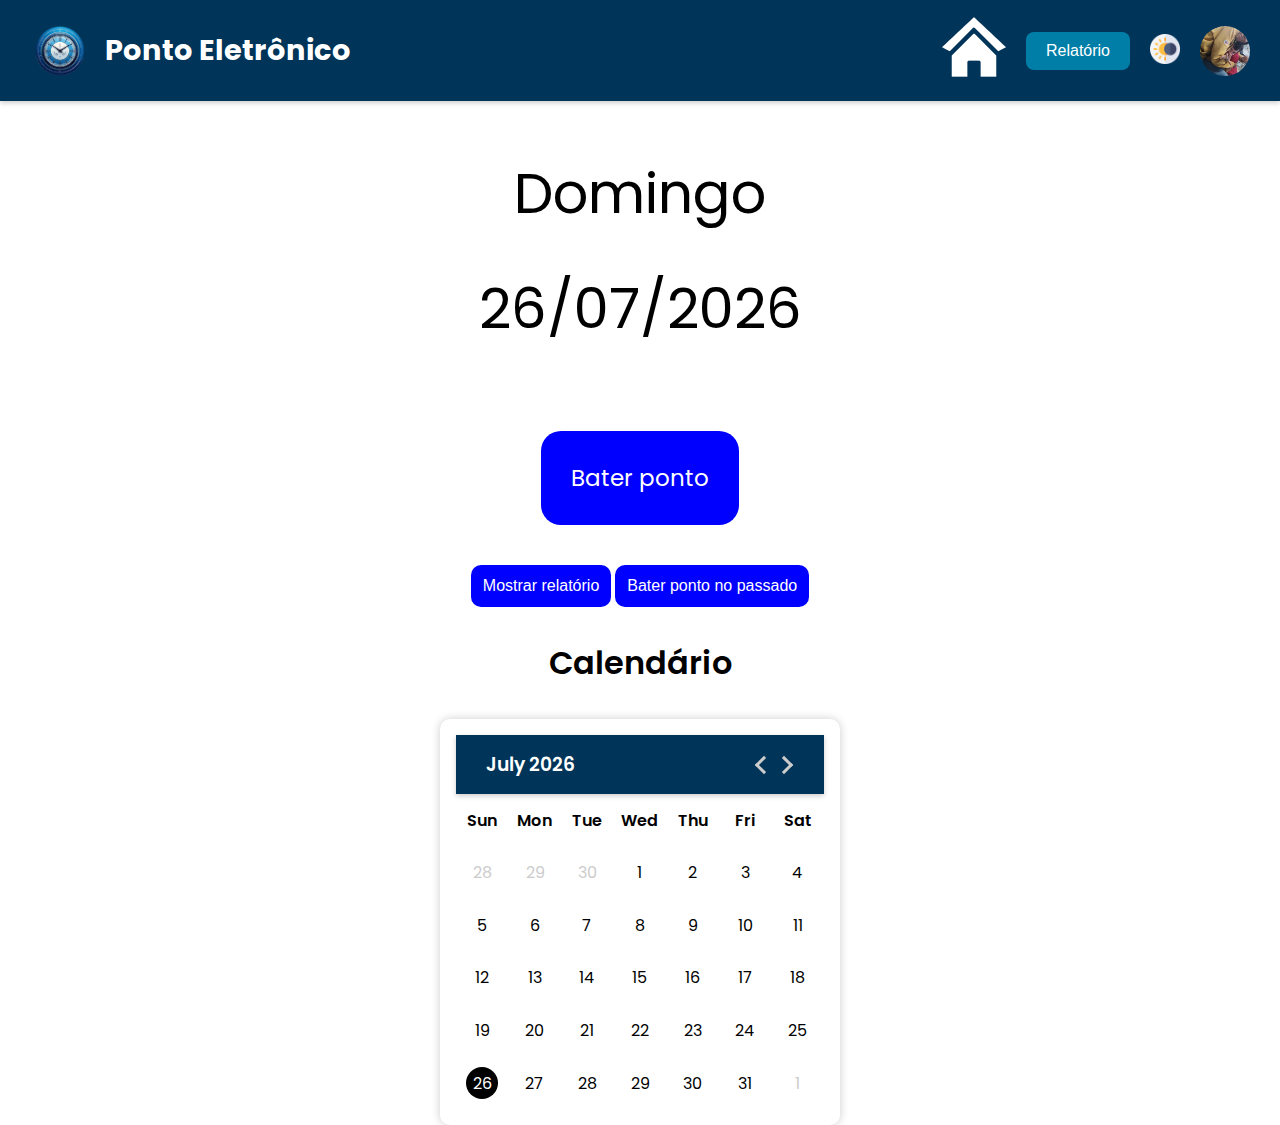
==== index.html @ d8b211b4 "mexendo no header um pouco" ====
<!DOCTYPE html>
<html lang="pt-br">
<head>
    <meta charset="UTF-8">
    <meta name="viewport" content="width=device-width, initial-scale=1.0">
    <title>Registro de ponto</title>
    <link rel="stylesheet" href="style/style.css">
    <link rel="stylesheet" href="./style/calendarStyle.css" />
    <script src="./scripts/calendario/calendar.js" defer></script>
</head>
<body>

    <header>
        <div class="header-left">
            <img src="./style/assets/logoPontModerno.png" alt="Logo do Ponto Eletrônico">
            <span class="header-title">Ponto Eletrônico</span>
        </div>

        <nav class="header-nav">
            <a href="./index.html" class="nav-link">
                <img id="imagemHome" src="./style/assets/homeIcon.png" alt="Ícone Home">
            </a>
            <a href="./relatorio.html" class="nav-link">
                <button class="history-button">Relatório</button>
            </a>
            <button class="theme-toggle-button" id="ClaroEscuro">
                <img id="imagemModoCE" src="./style/assets/modo-claroescuro.png" width="30" height="30" alt="Alternar modo claro/escuro">
            </button>
            <div class="user-profile">
                <img src="./style/assets/tutu_e_sanderson.jpg" alt="Foto do usuário" class="user-image">
            </div>
        </nav>
        <link rel="stylesheet" href="./style/modo-escuro.css">
        <script src="./scripts/acessibilidade/modo-escuro.js" defer></script>
    </header>

    <!-- Alerta de ponto registrado -->
    <div id="alerta-registro-ponto" class="hidden">
        <p>Ponto registrado com sucesso!</p>
        <button id="alerta-registro-ponto-fechar">X</button>
    </div>

    <!-- Exibição de data e hora -->
    <div class="data-hora">
        <p id="dia-semana"></p>
        <p id="dia-mes-ano"></p>
        <p id="hora-min-seg"></p>
    </div>

    <!-- Botões para registrar ponto -->
    <div id="div-btn-bater-ponto">
        <button id="btn-bater-ponto">Bater ponto</button>
    </div>

    <!-- Diálogo para registrar ponto atual -->
    <dialog id="dialog-ponto">
        <p id="dialog-data"></p>
        <p id="dialog-hora"></p>
        <select name="tipos-ponto" id="tipos-ponto">
            <option value="entrada">Entrada</option>
            <option value="intervalo">Intervalo</option>
            <option value="volta-intervalo">Volta Intervalo</option>
            <option value="saida">Saída</option>
        </select>
        <button id="btn-dialog-fechar">x</button>
        <div class="div-input-observacao">
          <input class="input-observacao" id="input-observacao" placeholder="Observação">
        </div>
        <button id="btn-dialog-bater-ponto">Registrar ponto</button>
        <p id="dialog-last-register"></p>
    </dialog>

    <div id="outros-botoes">

      <button onclick="window.location.href='./relatorio.html'" id="relatorioButton">Mostrar relatório</button>
      <button id="btn-bater-ponto-pass">Bater ponto no passado</button>
      
    </div>

    <!-- Diálogo para registrar ponto no passado -->
    <dialog id="dialog-ponto-pass">
        <p id="dialog-data-pass"> </p>
        <p id="dialog-hora-pass"></p>
        <label for="data">Escolha uma data:</label>
        <input type="date" id="data" name="data">
        <select name="tipos-ponto-pass" id="tipos-ponto-pass">
            <option value="entrada">Entrada</option>
            <option value="intervalo">Intervalo</option>
            <option value="volta-intervalo">Volta Intervalo</option>
            <option value="saida">Saída</option>
        </select>
        <button id="btn-dialog-bater-ponto-pass">Registrar ponto</button>
        <p id="dialog-last-register"></p>
        <button id="btn-dialog-fechar-pass">X</button>
    </dialog>

    <div>
      <h1 id="CalendarioChat">Calendário</h1>
      <div class="calendar">
          <header>
              <h3></h3>
              <nav>
                  <button id="prev"></button>
                  <button id="next"></button>
              </nav>
          </header>
          <section>
              <ul class="days">
                  <li>Sun</li>
                  <li>Mon</li>
                  <li>Tue</li>
                  <li>Wed</li>
                  <li>Thu</li>
                  <li>Fri</li>
                  <li>Sat</li>
              </ul>
              <ul class="dates"></ul>
          </section>
      </div>
  </div>

  <script type="module" src="./scripts/src/index.js"></script>

</body>
</html>
---- style/style.css ----
@import url('./components/header.css');
@import url('https://fonts.googleapis.com/css2?family=Poppins:ital,wght@0,100;0,200;0,300;0,400;0,500;0,600;0,700;0,800;0,900;1,100;1,200;1,300;1,400;1,500;1,600;1,700;1,800;1,900&display=swap');


:root {
    --fonte-poppins: "Poppins", sans-serif;
}

* {
    margin: 0;
    padding: 0;
    box-sizing: border-box;
}

body {
    height: 100vh;
}

.data-hora {
    text-align: center;
    font-family: "Nanum Gothic Coding", monospace;
    font-weight: 400;
    font-style: normal;
    padding: 50px;
}


#btn-dialog-fechar {
    position: absolute;
    top: 10px;
    right: 10px;
    padding: 10px;
    border-radius: 10px;
    border: none;
    cursor: pointer;
    font-size: 18px;
}

#btn-dialog-fechar:hover {
    color: black;
    background-color: rgb(235, 149, 149);
}

#alerta-registro-ponto {
    position: fixed;
    bottom: 20px;
    right: 20px;
    background-color: green;
    padding: 20px;
}

.data-hora p {
    font-size: 3.5rem;
    margin-bottom: 30px;
    font-family: var(--fonte-poppins);
}

#alerta-registro-ponto p {
    text-align: center;
    color: white;
    font-size: 1.1rem;
    text-align: center;
    font-family: "Nanum Gothic Coding", monospace;
    font-weight: 400;
    font-style: normal;
}


#alerta-registro-ponto-fechar {
    position: absolute;
    top: 0;
    right: 0;
}

.hidden {
    opacity: 0;
}

.show {
    opacity: 1;
}


#div-btn-bater-ponto {
    text-align: center;
    transition: transform 0.3s ease;
}

#div-btn-bater-ponto button {
    border-radius: 20px;
    padding: 30px;
    font-family: var(--fonte-poppins);
    font-size: 23px;
    cursor: pointer;
}

#div-btn-bater-ponto:hover {
    transform: scale(1.1);
}

#btn-bater-ponto, #btn-bater-ponto-pass, #relatorioButton {
    padding: 20px;
    background-color: blue;
    color: white;
    font-size: 1.3rem;
    border: 0px;
}

#dialog-ponto p {
    font-size: 1.5rem;
    text-align: center;
}

#dialog-ponto select {
    padding: 20px;
    font-size: 1.3rem;
    border-radius: 20px;
    border: 1px solid black;
}

#input-observacao {
    border-radius: 10px;
    border: 1px solid black;
}

#btn-dialog-bater-ponto {
    padding: 20px;
    font-size: 1.3rem;
    border-radius: 10px;
    cursor: pointer;
    border: 1px solid black;
}

.div-input-observacao {
  margin: 5px;
}

.input-observacao {
  width: 100%;
  padding: 10px;
  font-size: 1rem;
}

#outros-botoes {
    align-self: center;
    margin-top: 40px;
}

#outros-botoes button{
    border-radius: 10px;
    font-size: 16px;
    padding: 12px;
    cursor: pointer;
}

#dialog-ponto, #dialog-ponto-pass {
    padding: 150px;
    border-radius: 10px;
    margin: auto;
    border: 1px solid black;
}

#btn-dialog-fechar-pass {
    position: absolute;
    top: 10px;
    right: 10px;
}
---- style/calendarStyle.css ----
@import url("https://fonts.googleapis.com/css2?family=Poppins:wght@400;500;600;700&display=swap");

* {
  padding: 0;
  margin: 0;
  box-sizing: border-box;
}
body {
  display: flex;
  flex-direction: column;
  height: 100vh;
  font-family: Poppins, sans-serif;
}
h1 {
  font-weight: 600;
  text-align: center;
  color: black;
  margin-block: 2rem;
}
h3 {
  font-weight: 600;
}
.calendar {
  margin: 0 auto;
  width: clamp(320px, 400px, 90%);
  padding: 1rem;
  background: #fff;
  border-radius: 10px;
  box-shadow: 0 0 10px rgba(0, 0, 0, 0.2);
}
.calendar header {
  display: flex;
  align-items: center;
  justify-content: space-between;
}
.calendar nav {
  display: flex;
  align-items: center;
}
.calendar ul {
  list-style: none;
  display: flex;
  flex-wrap: wrap;
  text-align: center;
}
.calendar ul li {
  width: calc(100% / 7);
  position: relative;
  z-index: 2;
  aspect-ratio: 1;
  display: flex;
  align-items: center;
  justify-content: center;
}
#prev,
#next {
  width: 20px;
  height: 20px;
  position: relative;
  border: none;
  background: transparent;
  cursor: pointer;
}
#prev::before,
#next::before {
  content: "";
  width: 50%;
  height: 50%;
  position: absolute;
  top: 50%;
  left: 50%;
  border-style: solid;
  border-width: 0.25em 0.25em 0 0;
  border-color: #ccc;
}
#next::before {
  transform: translate(-50%, -50%) rotate(45deg);
}
#prev::before {
  transform: translate(-50%, -50%) rotate(-135deg);
}
#prev:hover::before,
#next:hover::before {
  border-color: #000;
}
.days {
  font-weight: 600;
}
.dates li.today {
  color: #fff;
}
.dates li.today::before {
  content: "";
  width: 2rem;
  height: 2rem;
  position: absolute;
  top: 50%;
  left: 50%;
  transform: translate(-50%, -50%);
  background: #000;
  border-radius: 50%;
  z-index: -1;
}
.dates li.inactive {
  color: #ccc;
}
---- style/modo-escuro.css ----
body {
    background-color: white;
    color: black;
    transition: background-color 0.3s, color 0.3s;
}

body.dark-mode {
    background-color: #2b2929;
    color: white;
}

h1 {
    background-color:  white;
    color: black;
    transition: background-color 0.3s, color 0.3s;
}

body.dark-mode h1 {
    background-color: #2b2929;
    color: white;
}

.calendar {
    background-color: white;
    color: black;
    transition: background-color 0.3s, color 0.3s;
}

body.dark-mode .calendar {
    background-color: #333;
    color: #fff;
}
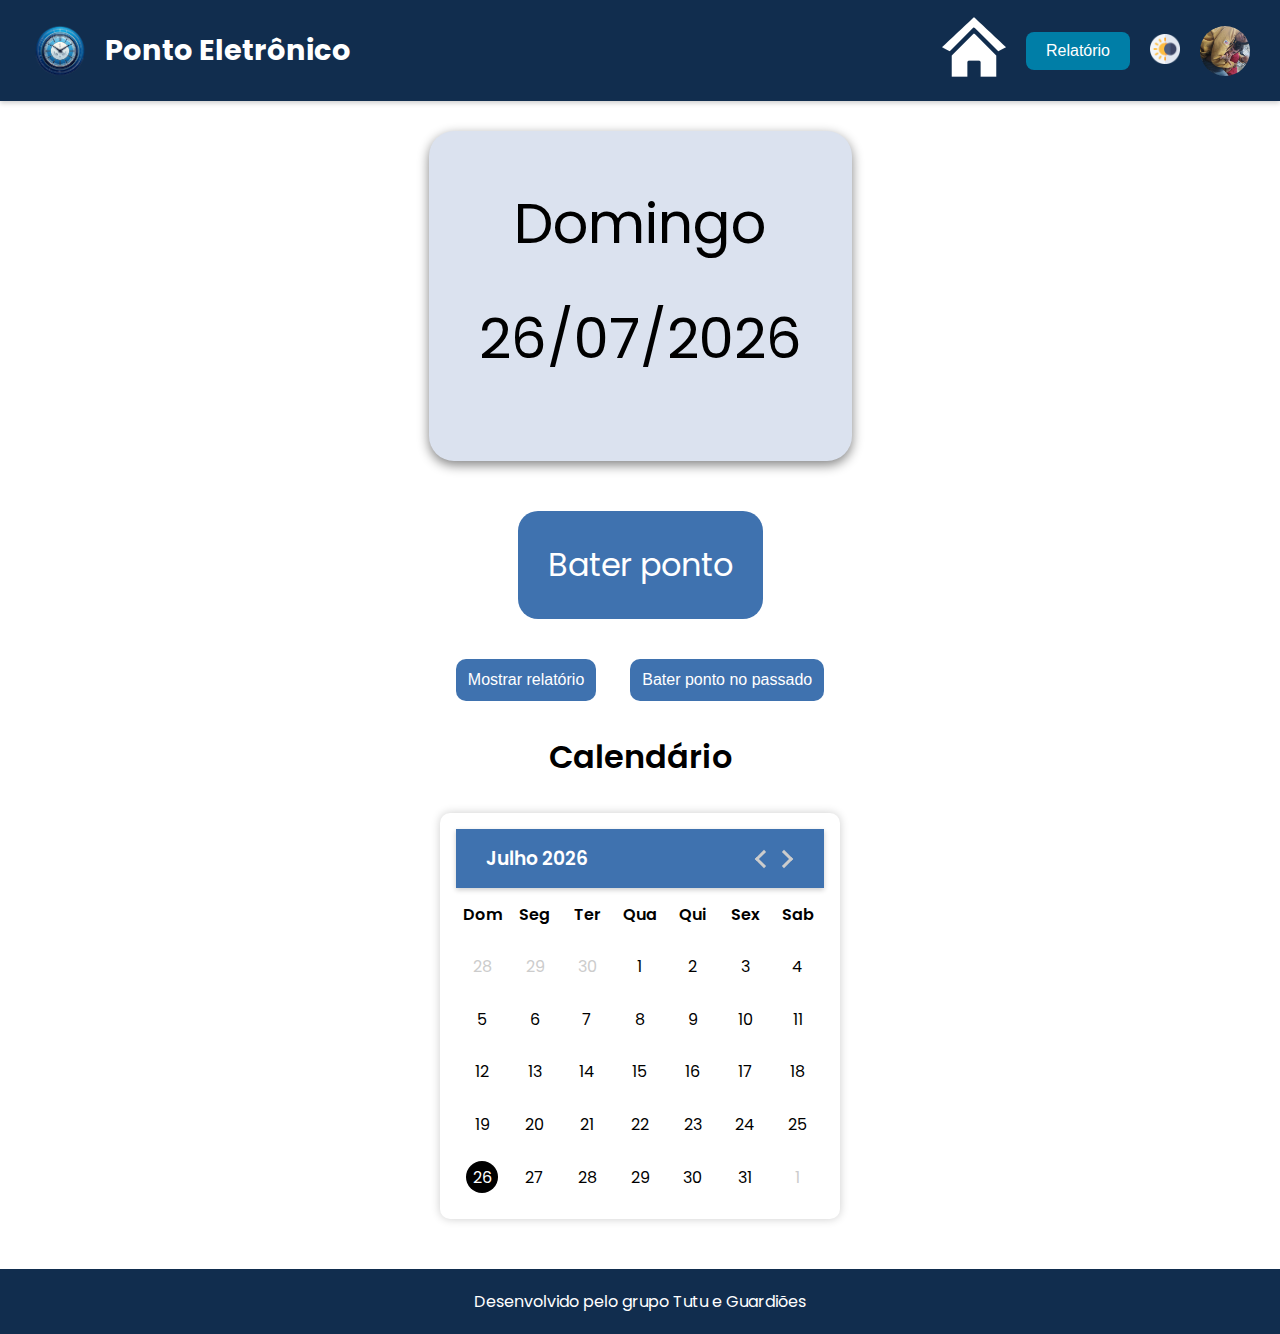
==== commit 7a465355: "add o footer e mudando os nome do calendario para portugues do brasil sil sil" ====
--- a/index.html
+++ b/index.html
@@ -35,12 +35,14 @@
     </header>
 
     <!-- Alerta de ponto registrado -->
+
     <div id="alerta-registro-ponto" class="hidden">
         <p>Ponto registrado com sucesso!</p>
         <button id="alerta-registro-ponto-fechar">X</button>
     </div>
 
     <!-- Exibição de data e hora -->
+
     <div class="data-hora">
         <p id="dia-semana"></p>
         <p id="dia-mes-ano"></p>
@@ -48,11 +50,13 @@
     </div>
 
     <!-- Botões para registrar ponto -->
+
     <div id="div-btn-bater-ponto">
         <button id="btn-bater-ponto">Bater ponto</button>
     </div>
 
     <!-- Diálogo para registrar ponto atual -->
+     
     <dialog id="dialog-ponto">
         <p id="dialog-data"></p>
         <p id="dialog-hora"></p>
@@ -106,19 +110,23 @@
           </header>
           <section>
               <ul class="days">
-                  <li>Sun</li>
-                  <li>Mon</li>
-                  <li>Tue</li>
-                  <li>Wed</li>
-                  <li>Thu</li>
-                  <li>Fri</li>
-                  <li>Sat</li>
+                  <li>Dom</li>
+                  <li>Seg</li>
+                  <li>Ter</li>
+                  <li>Qua</li>
+                  <li>Qui</li>
+                  <li>Sex</li>
+                  <li>Sab</li>
               </ul>
               <ul class="dates"></ul>
           </section>
       </div>
   </div>
 
+  <footer>
+    <p id="textoFooter">Desenvolvido pelo grupo Tutu e Guardiões</p>
+    </footer>
+
   <script type="module" src="./scripts/src/index.js"></script>
 
 </body>
--- a/style/style.css
+++ b/style/style.css
@@ -1,9 +1,10 @@
 @import url('./components/header.css');
 @import url('https://fonts.googleapis.com/css2?family=Poppins:ital,wght@0,100;0,200;0,300;0,400;0,500;0,600;0,700;0,800;0,900;1,100;1,200;1,300;1,400;1,500;1,600;1,700;1,800;1,900&display=swap');
-
+@import url('./components/footer.css');
 
 :root {
     --fonte-poppins: "Poppins", sans-serif;
+    --azul-claro: #3F72AF;
 }
 
 * {
@@ -18,12 +19,15 @@
 
 .data-hora {
     text-align: center;
-    font-family: "Nanum Gothic Coding", monospace;
-    font-weight: 400;
+    font-weight: normal;
     font-style: normal;
     padding: 50px;
+    background-color: #DBE2EF;
+    align-self: center;
+    margin-top: 30px;
+    border-radius: 25px;
+    box-shadow: 0px 4px 12px rgba(0, 0, 0, 0.493);
 }
-
 
 #btn-dialog-fechar {
     position: absolute;
@@ -60,11 +64,10 @@
     color: white;
     font-size: 1.1rem;
     text-align: center;
-    font-family: "Nanum Gothic Coding", monospace;
+    font-family: var(--fonte-poppins);
     font-weight: 400;
     font-style: normal;
 }
-
 
 #alerta-registro-ponto-fechar {
     position: absolute;
@@ -82,28 +85,35 @@
 
 
 #div-btn-bater-ponto {
+    margin-top: 50px;
     text-align: center;
-    transition: transform 0.3s ease;
 }
 
 #div-btn-bater-ponto button {
     border-radius: 20px;
     padding: 30px;
     font-family: var(--fonte-poppins);
-    font-size: 23px;
+    font-size: 2rem;
     cursor: pointer;
 }
 
-#div-btn-bater-ponto:hover {
+#div-btn-bater-ponto button:hover {
     transform: scale(1.1);
 }
 
-#btn-bater-ponto, #btn-bater-ponto-pass, #relatorioButton {
-    padding: 20px;
-    background-color: blue;
+#relatorioButton, #btn-bater-ponto-pass, #btn-bater-ponto {
+    background-color: var(--azul-claro);
     color: white;
-    font-size: 1.3rem;
-    border: 0px;
+    border: none;
+    transition: transform 0.3s ease;
+}
+
+#relatorioButton:hover, #btn-bater-ponto-pass:hover {
+    transform: scale(1.1);
+}
+
+#relatorioButton {
+    margin-right: 30px;
 }
 
 #dialog-ponto p {
--- a/style/calendarStyle.css
+++ b/style/calendarStyle.css
@@ -32,6 +32,7 @@
   display: flex;
   align-items: center;
   justify-content: space-between;
+  background-color: #3F72AF;
 }
 .calendar nav {
   display: flex;
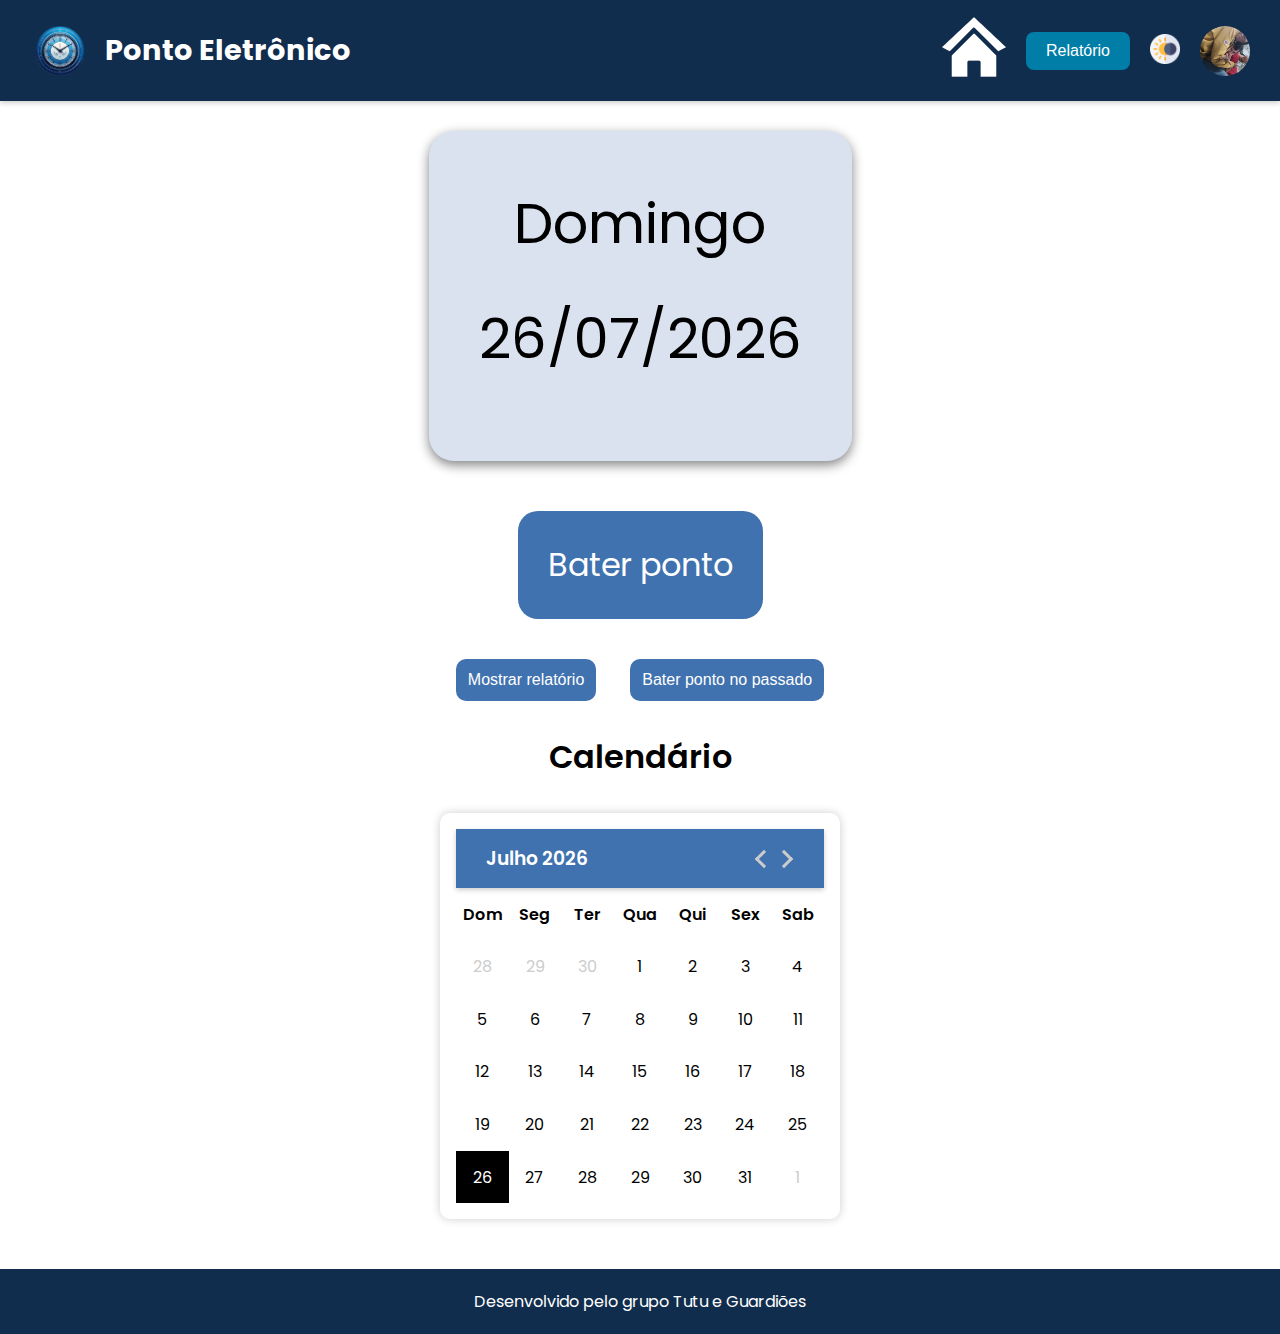
==== commit 2e14059d: "colocando as corzinha no calendario, é nois, quando tiver entrada E saida, ele fica verde, se so tiv" ====
--- a/index.html
+++ b/index.html
@@ -6,7 +6,7 @@
     <title>Registro de ponto</title>
     <link rel="stylesheet" href="style/style.css">
     <link rel="stylesheet" href="./style/calendarStyle.css" />
-    <script src="./scripts/calendario/calendar.js" defer></script>
+    <script type="module" src="./scripts/calendario/calendar.js" defer></script>
 </head>
 <body>
 
@@ -63,7 +63,7 @@
         <select name="tipos-ponto" id="tipos-ponto">
             <option value="entrada">Entrada</option>
             <option value="intervalo">Intervalo</option>
-            <option value="volta-intervalo">Volta Intervalo</option>
+            <option value="volta-intervalo">Volta do intervalo</option>
             <option value="saida">Saída</option>
         </select>
         <button id="btn-dialog-fechar">x</button>
@@ -83,7 +83,7 @@
 
     <!-- Diálogo para registrar ponto no passado -->
     <dialog id="dialog-ponto-pass">
-        <p id="dialog-data-pass"> </p>
+        <p id="dialog-data-pass"></p>
         <p id="dialog-hora-pass"></p>
         <label for="data">Escolha uma data:</label>
         <input type="date" id="data" name="data">
--- a/style/style.css
+++ b/style/style.css
@@ -29,7 +29,7 @@
     box-shadow: 0px 4px 12px rgba(0, 0, 0, 0.493);
 }
 
-#btn-dialog-fechar {
+#btn-dialog-fechar, #btn-dialog-fechar-pass {
     position: absolute;
     top: 10px;
     right: 10px;
@@ -40,7 +40,7 @@
     font-size: 18px;
 }
 
-#btn-dialog-fechar:hover {
+#btn-dialog-fechar:hover , #btn-dialog-fechar-pass:hover {
     color: black;
     background-color: rgb(235, 149, 149);
 }
@@ -118,19 +118,22 @@
 
 #dialog-ponto p {
     font-size: 1.5rem;
-    text-align: center;
+    margin-bottom: 30px;
 }
 
 #dialog-ponto select {
-    padding: 20px;
+    padding: 10px;
     font-size: 1.3rem;
-    border-radius: 20px;
+    border-radius: 10px;
     border: 1px solid black;
+    cursor: pointer;
+    margin-bottom: 15px;
 }
 
 #input-observacao {
     border-radius: 10px;
     border: 1px solid black;
+    margin-bottom: 15px;
 }
 
 #btn-dialog-bater-ponto {
@@ -139,6 +142,15 @@
     border-radius: 10px;
     cursor: pointer;
     border: 1px solid black;
+    margin-bottom: 15px;
+    background-color: rgb(22, 206, 22);
+    color: white;
+    font-weight: bold;
+    transition: transform 0.3s ease;
+}
+
+#btn-dialog-bater-ponto:hover {
+    transform: scale(1.05);
 }
 
 .div-input-observacao {
@@ -164,14 +176,10 @@
 }
 
 #dialog-ponto, #dialog-ponto-pass {
-    padding: 150px;
+    padding: 100px;
     border-radius: 10px;
     margin: auto;
-    border: 1px solid black;
-}
-
-#btn-dialog-fechar-pass {
-    position: absolute;
-    top: 10px;
-    right: 10px;
+    border: none;
+    box-shadow: 2px 8px 15px rgba(0, 0, 0, 0.493);
+    background-color: #eceaea;
 }--- a/style/calendarStyle.css
+++ b/style/calendarStyle.css
@@ -19,6 +19,16 @@
 }
 h3 {
   font-weight: 600;
+}
+.complete {
+  background-color: green;
+  border-radius: 50%; /* Isso faz com que o quadrado vire um círculo */
+  width: 10px; /* Ajuste o tamanho do círculo */
+  height: 50px;
+  display: flex;
+  justify-content: center;
+  align-items: center;
+  color: white; /* Mantém o texto visível */
 }
 .calendar {
   margin: 0 auto;
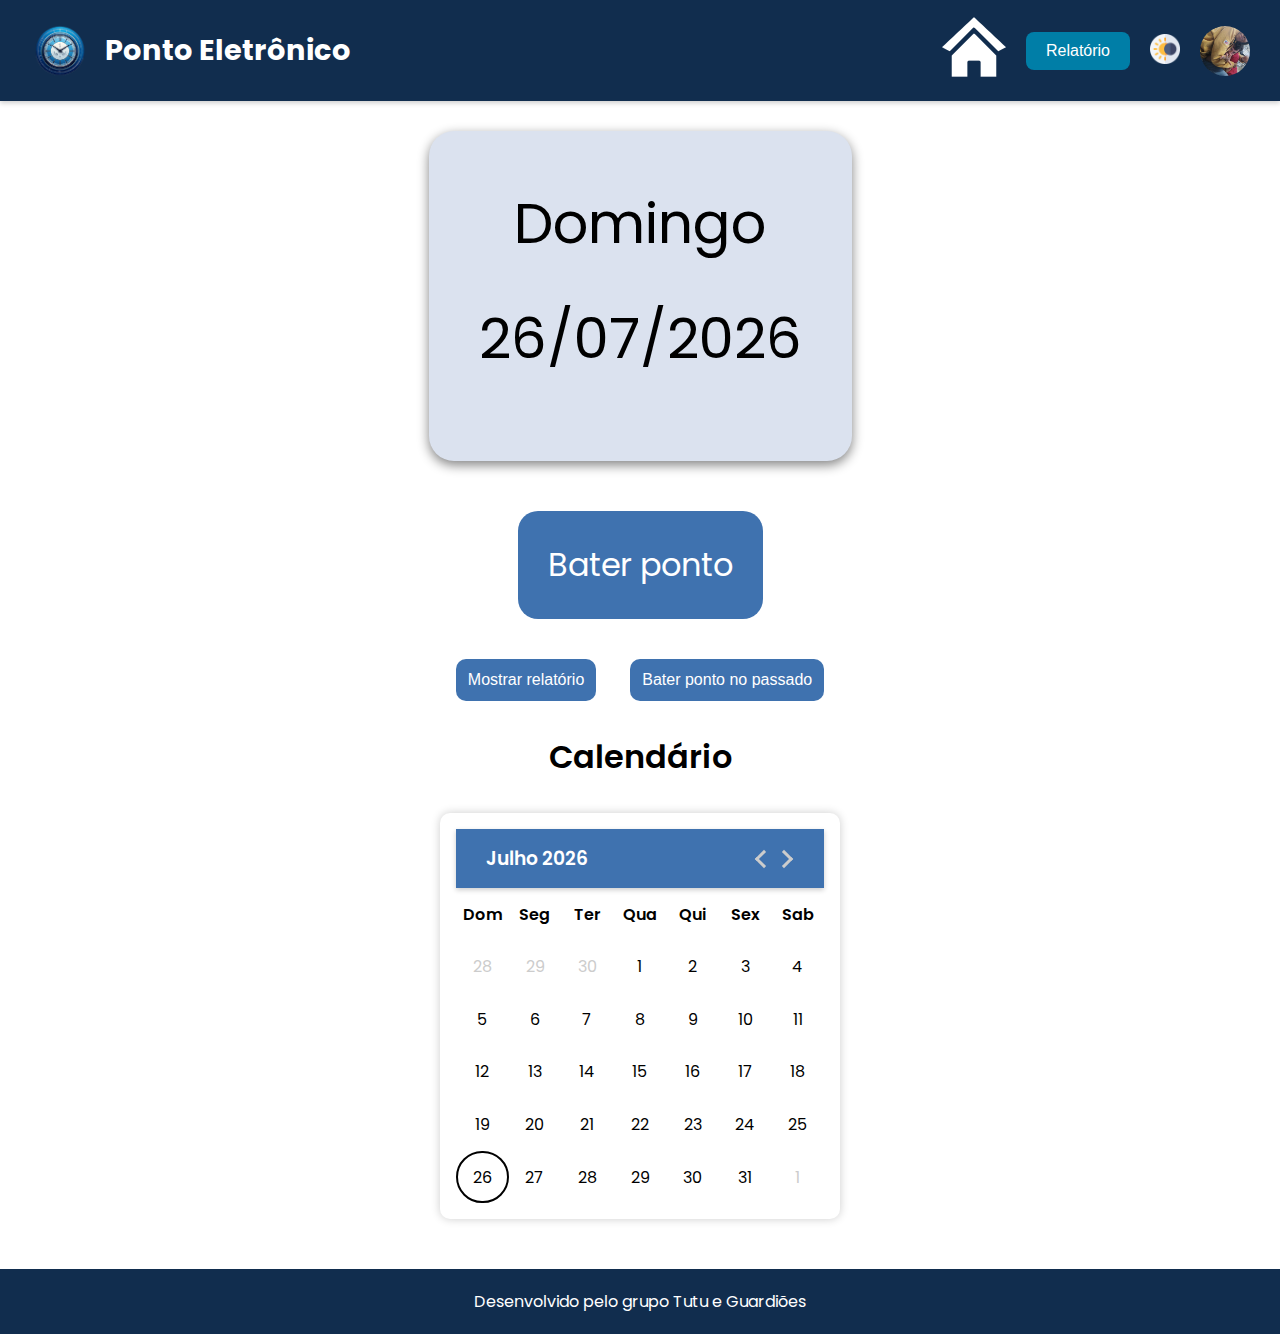
==== commit 95e83034: "upload arquivos no ponto passado" ====
--- a/index.html
+++ b/index.html
@@ -82,21 +82,30 @@
     </div>
 
     <!-- Diálogo para registrar ponto no passado -->
+
     <dialog id="dialog-ponto-pass">
-        <p id="dialog-data-pass"></p>
         <p id="dialog-hora-pass"></p>
         <label for="data">Escolha uma data:</label>
         <input type="date" id="data" name="data">
+        <br>
         <select name="tipos-ponto-pass" id="tipos-ponto-pass">
             <option value="entrada">Entrada</option>
             <option value="intervalo">Intervalo</option>
             <option value="volta-intervalo">Volta Intervalo</option>
             <option value="saida">Saída</option>
         </select>
-        <button id="btn-dialog-bater-ponto-pass">Registrar ponto</button>
+        <br>
+
+        <label for="justificativa-pass">Justificativa:</label><br>
+        <textarea id="justificativa-pass" placeholder="Digite sua justificativa"></textarea><br><br>
+        <label for="arquivo-pass">Anexar arquivo (PDF, imagens):</label><br>
+        <input type="file" id="arquivo-pass" accept=".pdf,.jpg,.jpeg,.png"><br><br>
+
+        <button id="btn-dialog-bater-ponto-pass">Registrar ponto no passado</button>
         <p id="dialog-last-register"></p>
         <button id="btn-dialog-fechar-pass">X</button>
     </dialog>
+
 
     <div>
       <h1 id="CalendarioChat">Calendário</h1>
--- a/style/style.css
+++ b/style/style.css
@@ -45,6 +45,18 @@
     background-color: rgb(235, 149, 149);
 }
 
+#dialog-hora-pass {
+    margin-bottom: 10px;
+}
+
+#data, #tipos-ponto-pass {
+    border-radius: 4px;
+    border: 0.5px solid black;
+    padding: 13px;
+    cursor: pointer;
+    margin-bottom: 20px;
+}
+
 #alerta-registro-ponto {
     position: fixed;
     bottom: 20px;
@@ -149,7 +161,19 @@
     transition: transform 0.3s ease;
 }
 
-#btn-dialog-bater-ponto:hover {
+#btn-dialog-bater-ponto-pass {
+    padding: 10px;
+    font-size: 1.3rem;
+    border-radius: 10px;
+    cursor: pointer;
+    border: 1px solid black;
+    background-color: rgb(22, 206, 22);
+    color: white;
+    font-weight: normal;
+    transition: transform 0.3s ease;
+}
+
+#btn-dialog-bater-ponto:hover , #btn-dialog-bater-ponto-pass:hover {
     transform: scale(1.05);
 }
 
@@ -182,4 +206,8 @@
     border: none;
     box-shadow: 2px 8px 15px rgba(0, 0, 0, 0.493);
     background-color: #eceaea;
+}
+
+#dialog-ponto-pass {
+    font-size: 1.5rem;
 }--- a/style/calendarStyle.css
+++ b/style/calendarStyle.css
@@ -98,7 +98,7 @@
   font-weight: 600;
 }
 .dates li.today {
-  color: #fff;
+  color: black;
 }
 .dates li.today::before {
   content: "";
@@ -108,7 +108,6 @@
   top: 50%;
   left: 50%;
   transform: translate(-50%, -50%);
-  background: #000;
   border-radius: 50%;
   z-index: -1;
 }
--- a/style/modo-escuro.css
+++ b/style/modo-escuro.css
@@ -30,3 +30,58 @@
     background-color: #333;
     color: #fff;
 }
+
+body.dark-mode .data-hora {
+    background-color: #112D4E;
+}
+
+body.dark-mode #dialog-ponto-pass {
+    background-color: #17406e;
+    color: white;
+}
+
+body.dark-mode #dialog-ponto {
+    background-color: #17406e;
+    color: white;
+}
+
+body.dark-mode #enunciado {
+    color: white;
+}
+
+body.dark-mode .toggle-details {
+    color: white;
+}
+
+body.dark-mode .registro-item {
+    background-color: #112D4E;
+}
+
+body.dark-mode .registro-detalhe {
+    background-color: #3f3f3f;
+}
+
+body.dark-mode p, summary {
+    color: white;
+}
+
+body.dark-mode #div-local {
+    color: rgb(241, 213, 213);
+}
+
+body.dark-mode .details-localização[open] {
+    background-color: #333;
+}
+
+body.dark-mode .linkGoogle {
+    color: white;
+}
+
+body.dark-mode .linkGoogle:hover {
+    color: #3F72AF;
+}
+
+body.dark-mode .today {
+    color: white;
+    border: 2px solid white;
+}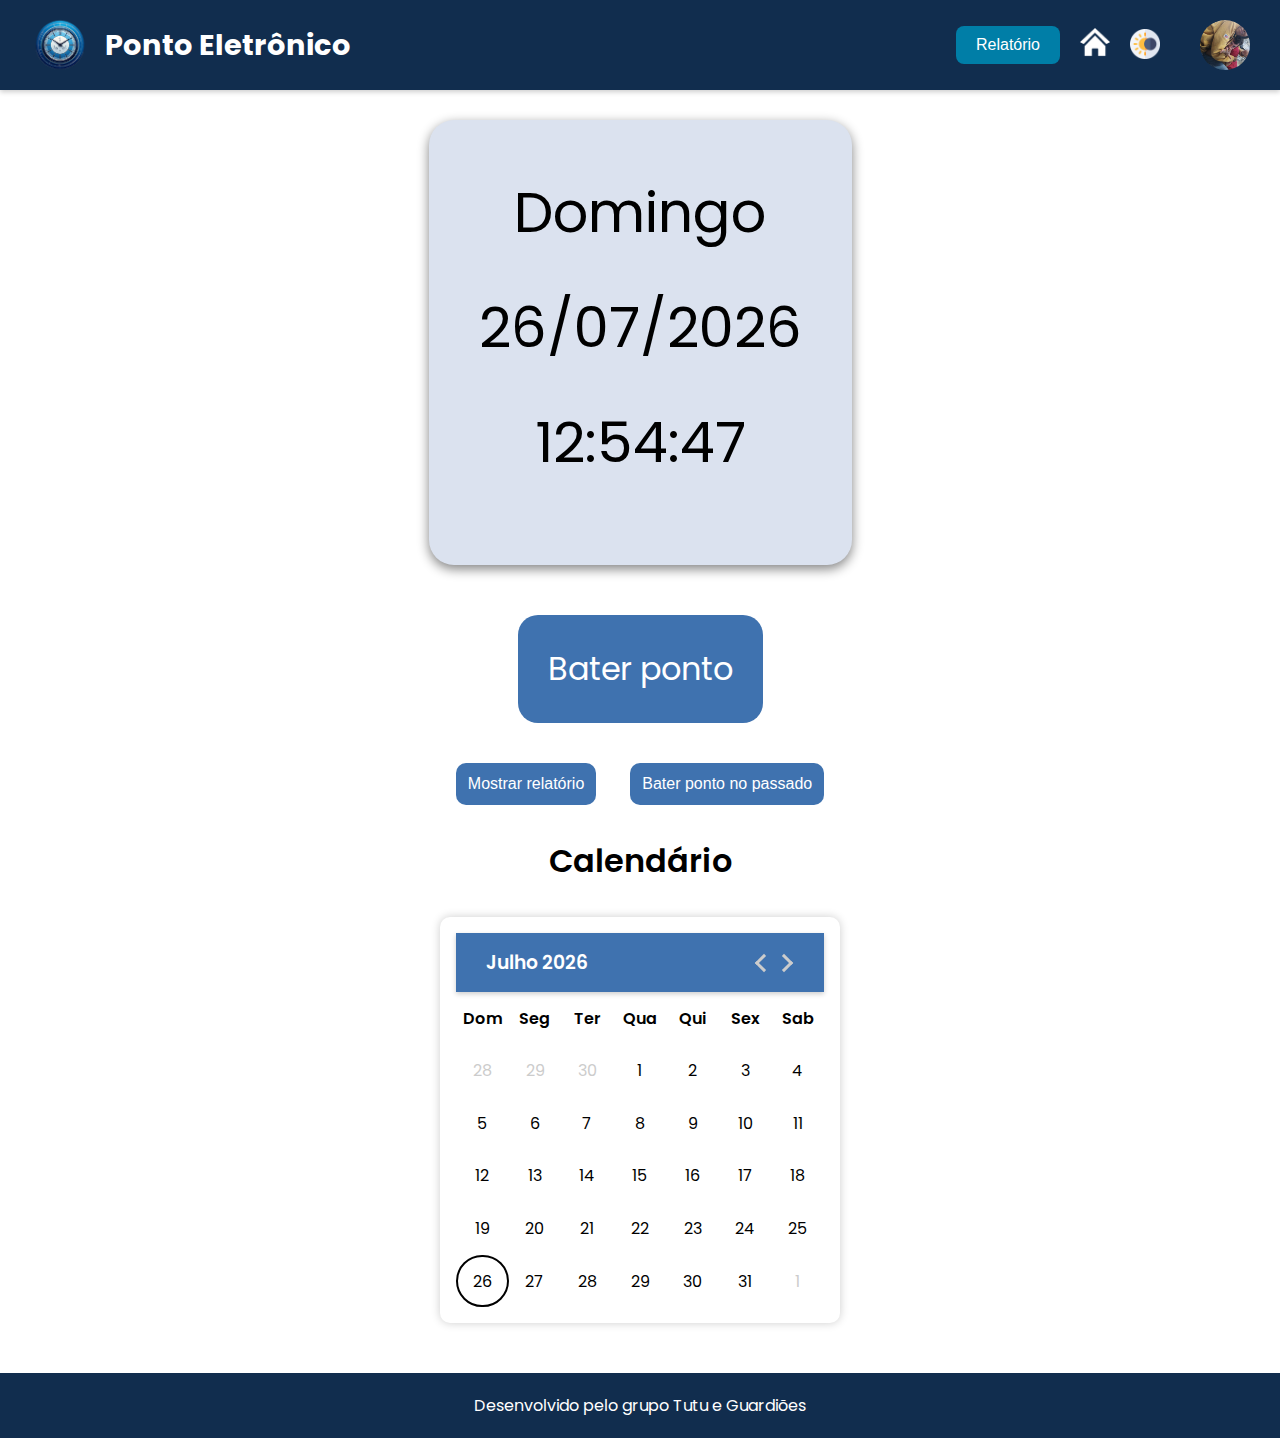
==== commit ff20b545: "responsividade parte 1?" ====
--- a/index.html
+++ b/index.html
@@ -17,11 +17,11 @@
         </div>
 
         <nav class="header-nav">
-            <a href="./index.html" class="nav-link">
-                <img id="imagemHome" src="./style/assets/homeIcon.png" alt="Ícone Home">
-            </a>
             <a href="./relatorio.html" class="nav-link">
                 <button class="history-button">Relatório</button>
+            </a>
+            <a href="./index.html" class="nav-link">
+                <img id="imagemHome" src="./style/assets/homeIcon.png"  width="30" height="30" alt="Ícone Home">
             </a>
             <button class="theme-toggle-button" id="ClaroEscuro">
                 <img id="imagemModoCE" src="./style/assets/modo-claroescuro.png" width="30" height="30" alt="Alternar modo claro/escuro">
--- a/style/style.css
+++ b/style/style.css
@@ -200,7 +200,7 @@
 }
 
 #dialog-ponto, #dialog-ponto-pass {
-    padding: 100px;
+    padding: 20px;
     border-radius: 10px;
     margin: auto;
     border: none;
@@ -210,4 +210,50 @@
 
 #dialog-ponto-pass {
     font-size: 1.5rem;
-}+}
+
+/* Responsividade - Ajustes em telas pequenas */
+@media (max-width: 768px) {
+    .data-hora {
+        padding: 20px;
+        font-size: 2rem;
+    }
+
+    #div-btn-bater-ponto button {
+        padding: 15px;
+        font-size: 1.5rem;
+    }
+
+    #btn-dialog-bater-ponto, #btn-dialog-bater-ponto-pass {
+        padding: 12px;
+        font-size: 1rem;
+    }
+
+    #alerta-registro-ponto {
+        bottom: 10px;
+        right: 10px;
+        padding: 15px;
+        font-size: 1rem;
+    }
+}
+
+@media (max-width: 480px) {
+    .data-hora p {
+        font-size: 1.5rem;
+    }
+
+    #div-btn-bater-ponto button {
+        padding: 10px;
+        font-size: 1.2rem;
+    }
+
+    #btn-dialog-bater-ponto, #btn-dialog-bater-ponto-pass {
+        padding: 10px;
+        font-size: 0.9rem;
+    }
+
+    #alerta-registro-ponto {
+        padding: 10px;
+        font-size: 0.9rem;
+    }
+}
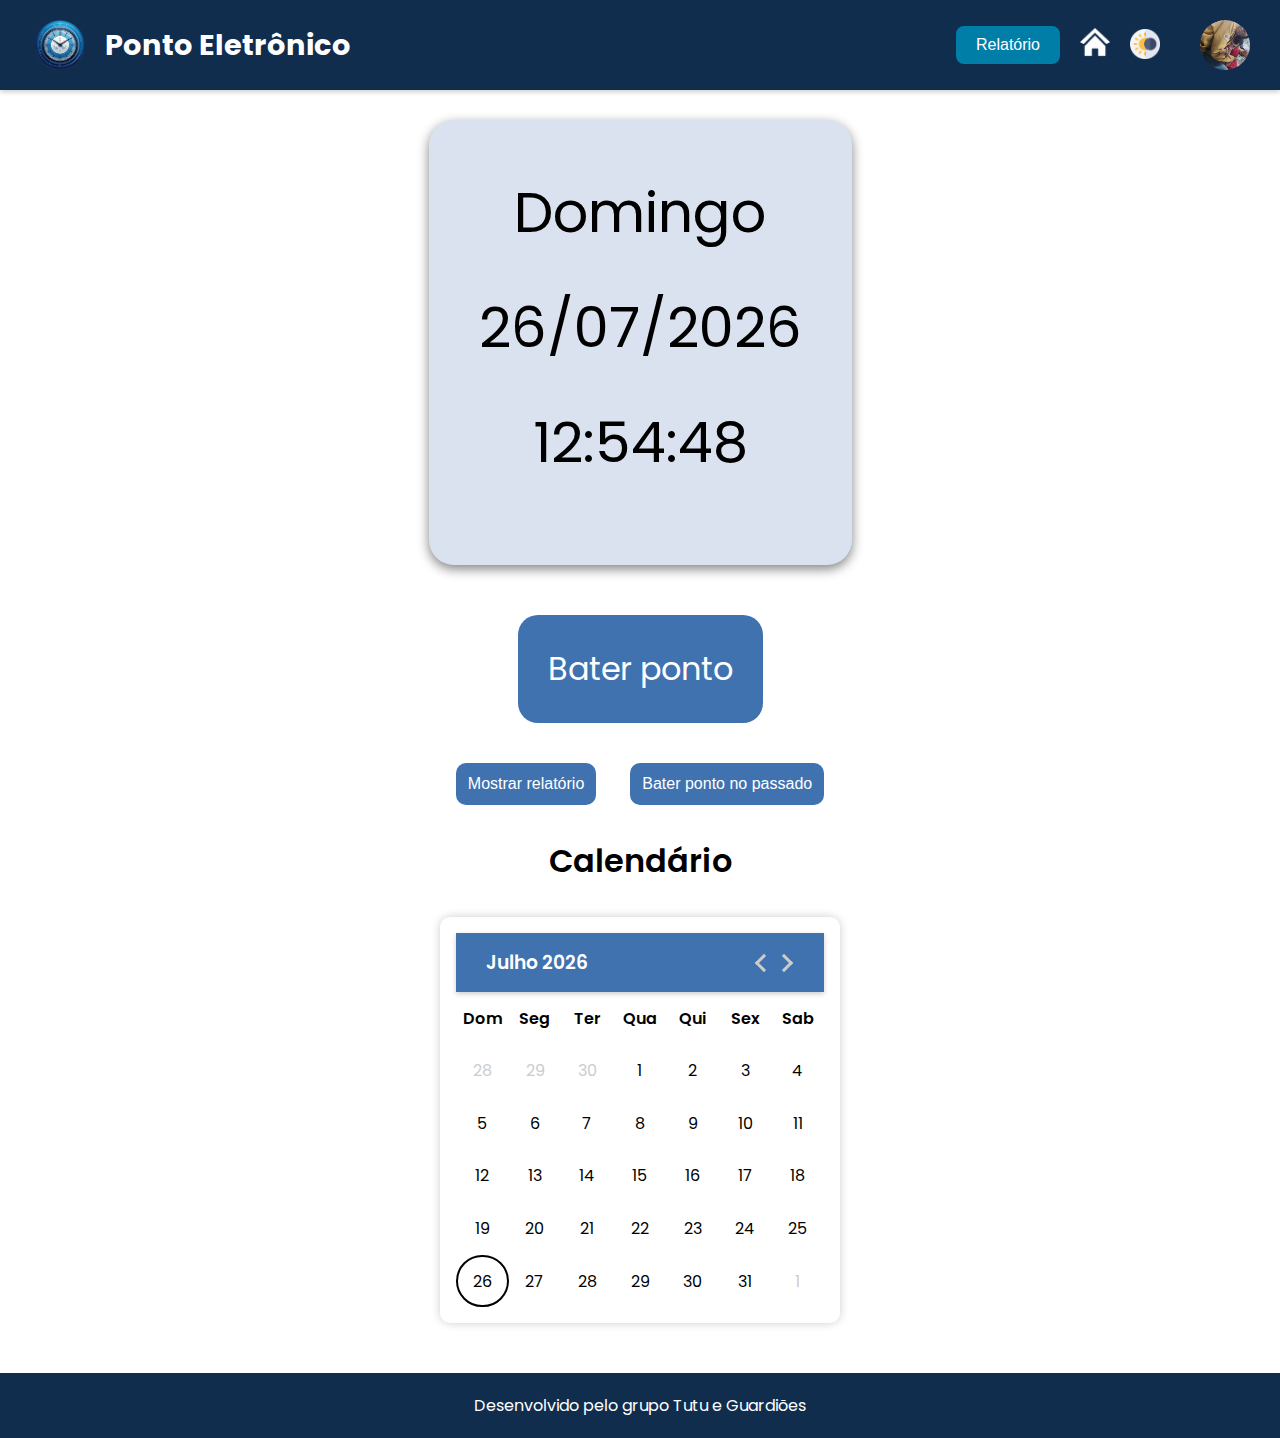
==== commit 1086a097: "acho q finalmente temos a v1.0" ====
--- a/index.html
+++ b/index.html
@@ -98,9 +98,11 @@
 
         <label for="justificativa-pass">Justificativa:</label><br>
         <textarea id="justificativa-pass" placeholder="Digite sua justificativa"></textarea><br><br>
-        <label for="arquivo-pass">Anexar arquivo (PDF, imagens):</label><br>
-        <input type="file" id="arquivo-pass" accept=".pdf,.jpg,.jpeg,.png"><br><br>
 
+        <label for="arquivo-pass" class="custom-file-upload">Anexar arquivo (PDF, imagens):</label><br>
+        <input type="file" id="arquivo-pass" accept=".pdf,.jpg,.jpeg,.png,.txt"><br>
+        <br>
+        <span id="file-chosen">Nenhum arquivo escolhido</span>
         <button id="btn-dialog-bater-ponto-pass">Registrar ponto no passado</button>
         <p id="dialog-last-register"></p>
         <button id="btn-dialog-fechar-pass">X</button>
--- a/style/style.css
+++ b/style/style.css
@@ -113,6 +113,132 @@
     transform: scale(1.1);
 }
 
+#dialog-ponto,
+#dialog-ponto-pass {
+    padding: 30px;
+    border-radius: 15px;
+    margin: auto;
+    border: none;
+    box-shadow: 0px 8px 16px rgba(0, 0, 0, 0.2);
+    background-color: #f8f9fa;
+    font-family: var(--fonte-poppins);
+    max-width: 400px;
+    text-align: center;
+}
+
+#dialog-ponto p, #dialog-ponto-pass p,
+#dialog-ponto label, #dialog-ponto-pass label {
+    font-size: 1.3rem;
+    font-weight: 500;
+    margin-bottom: 10px;
+    color: #3F72AF;
+}
+
+#dialog-ponto select, #dialog-ponto-pass select,
+#input-observacao, #justificativa-pass {
+    width: calc(100% - 20px);
+    padding: 10px;
+    font-size: 1rem;
+    border-radius: 8px;
+    border: 1px solid black;
+    margin-bottom: 15px;
+    background-color: #fff;
+    cursor: pointer;
+    box-shadow: inset 0px 1px 4px rgba(0, 0, 0, 0.1);
+}
+
+#input-observacao, #justificativa-pass {
+    resize: none;
+}
+
+#arquivo-pass {
+    font-size: 0.95rem;
+    border: 1px solid black;
+    padding: 8px;
+    border-radius: 8px;
+    margin-bottom: 15px;
+    width: 100%;
+    background-color: #fff;
+}
+
+#arquivo-pass {
+    padding: 15px;
+    margin-top: 20px;
+}
+
+input[type="file"] {
+    display: none;
+}
+
+.custom-file-upload {
+    display: inline-block;
+    padding: 10px 20px;
+    cursor: pointer;
+    border: 2px solid #3F72AF;
+    background-color: #f8f9fa;
+    border-radius: 8px;
+    color: #3F72AF;
+    font-size: 1.1rem;
+    font-family: var(--fonte-poppins);
+    font-weight: 500;
+    transition: transform 0.3s ease;
+}
+
+#file-chosen {
+    margin-left: 10px;
+    font-family: var(--fonte-poppins);
+    font-size: 1rem;
+    color: #333;
+}
+
+.custom-file-upload:hover {
+    transform: scale(1.05);
+    color: white;
+}
+
+#dialog-ponto button:not(#btn-dialog-fechar),
+#dialog-ponto-pass button:not(#btn-dialog-fechar-pass) {
+    padding: 15px;
+    font-size: 1.2rem;
+    border-radius: 8px;
+    border: none;
+    cursor: pointer;
+    color: white;
+    background-color: #3F72AF;
+    font-weight: bold;
+    transition: background-color 0.3s ease, transform 0.3s ease;
+    width: calc(100% - 20px);
+    margin-top: 10px;
+}
+
+#dialog-ponto button:not(#btn-dialog-fechar):hover,
+#dialog-ponto-pass button:not(#btn-dialog-fechar-pass):hover {
+    background-color: #2a4a78;
+    transform: scale(1.05);
+}
+
+#dialog-ponto-pass textarea {
+    min-height: 80px;
+}
+
+#dialog-ponto-pass label[for="data"], #dialog-ponto-pass label[for="justificativa-pass"] {
+    display: block;
+    font-weight: 500;
+    margin-bottom: 5px;
+    color: #3F72AF;
+}
+
+#dialog-last-register {
+    margin-top: 30px;
+}
+
+#dialog-ponto p#dialog-data, #dialog-ponto p#dialog-hora,
+#dialog-ponto-pass p#dialog-hora-pass {
+    font-size: 1.1rem;
+    font-weight: 400;
+    margin-bottom: 25px;
+}
+
 #relatorioButton, #btn-bater-ponto-pass, #btn-bater-ponto {
     background-color: var(--azul-claro);
     color: white;
@@ -128,54 +254,12 @@
     margin-right: 30px;
 }
 
-#dialog-ponto p {
-    font-size: 1.5rem;
-    margin-bottom: 30px;
-}
-
-#dialog-ponto select {
-    padding: 10px;
-    font-size: 1.3rem;
-    border-radius: 10px;
-    border: 1px solid black;
-    cursor: pointer;
-    margin-bottom: 15px;
-}
-
 #input-observacao {
     border-radius: 10px;
     border: 1px solid black;
     margin-bottom: 15px;
 }
 
-#btn-dialog-bater-ponto {
-    padding: 20px;
-    font-size: 1.3rem;
-    border-radius: 10px;
-    cursor: pointer;
-    border: 1px solid black;
-    margin-bottom: 15px;
-    background-color: rgb(22, 206, 22);
-    color: white;
-    font-weight: bold;
-    transition: transform 0.3s ease;
-}
-
-#btn-dialog-bater-ponto-pass {
-    padding: 10px;
-    font-size: 1.3rem;
-    border-radius: 10px;
-    cursor: pointer;
-    border: 1px solid black;
-    background-color: rgb(22, 206, 22);
-    color: white;
-    font-weight: normal;
-    transition: transform 0.3s ease;
-}
-
-#btn-dialog-bater-ponto:hover , #btn-dialog-bater-ponto-pass:hover {
-    transform: scale(1.05);
-}
 
 .div-input-observacao {
   margin: 5px;
@@ -197,19 +281,6 @@
     font-size: 16px;
     padding: 12px;
     cursor: pointer;
-}
-
-#dialog-ponto, #dialog-ponto-pass {
-    padding: 20px;
-    border-radius: 10px;
-    margin: auto;
-    border: none;
-    box-shadow: 2px 8px 15px rgba(0, 0, 0, 0.493);
-    background-color: #eceaea;
-}
-
-#dialog-ponto-pass {
-    font-size: 1.5rem;
 }
 
 /* Responsividade - Ajustes em telas pequenas */
--- a/style/modo-escuro.css
+++ b/style/modo-escuro.css
@@ -84,4 +84,16 @@
 body.dark-mode .today {
     color: white;
     border: 2px solid white;
+}
+
+body.dark-mode #dialog-data, body.dark-mode #dialog-hora {
+    color: white;
+}
+
+body #dialog-data, body #dialog-hora {
+    color:black;
+}
+
+body.dark-mode #dialog-last-register {
+    color: white;
 }